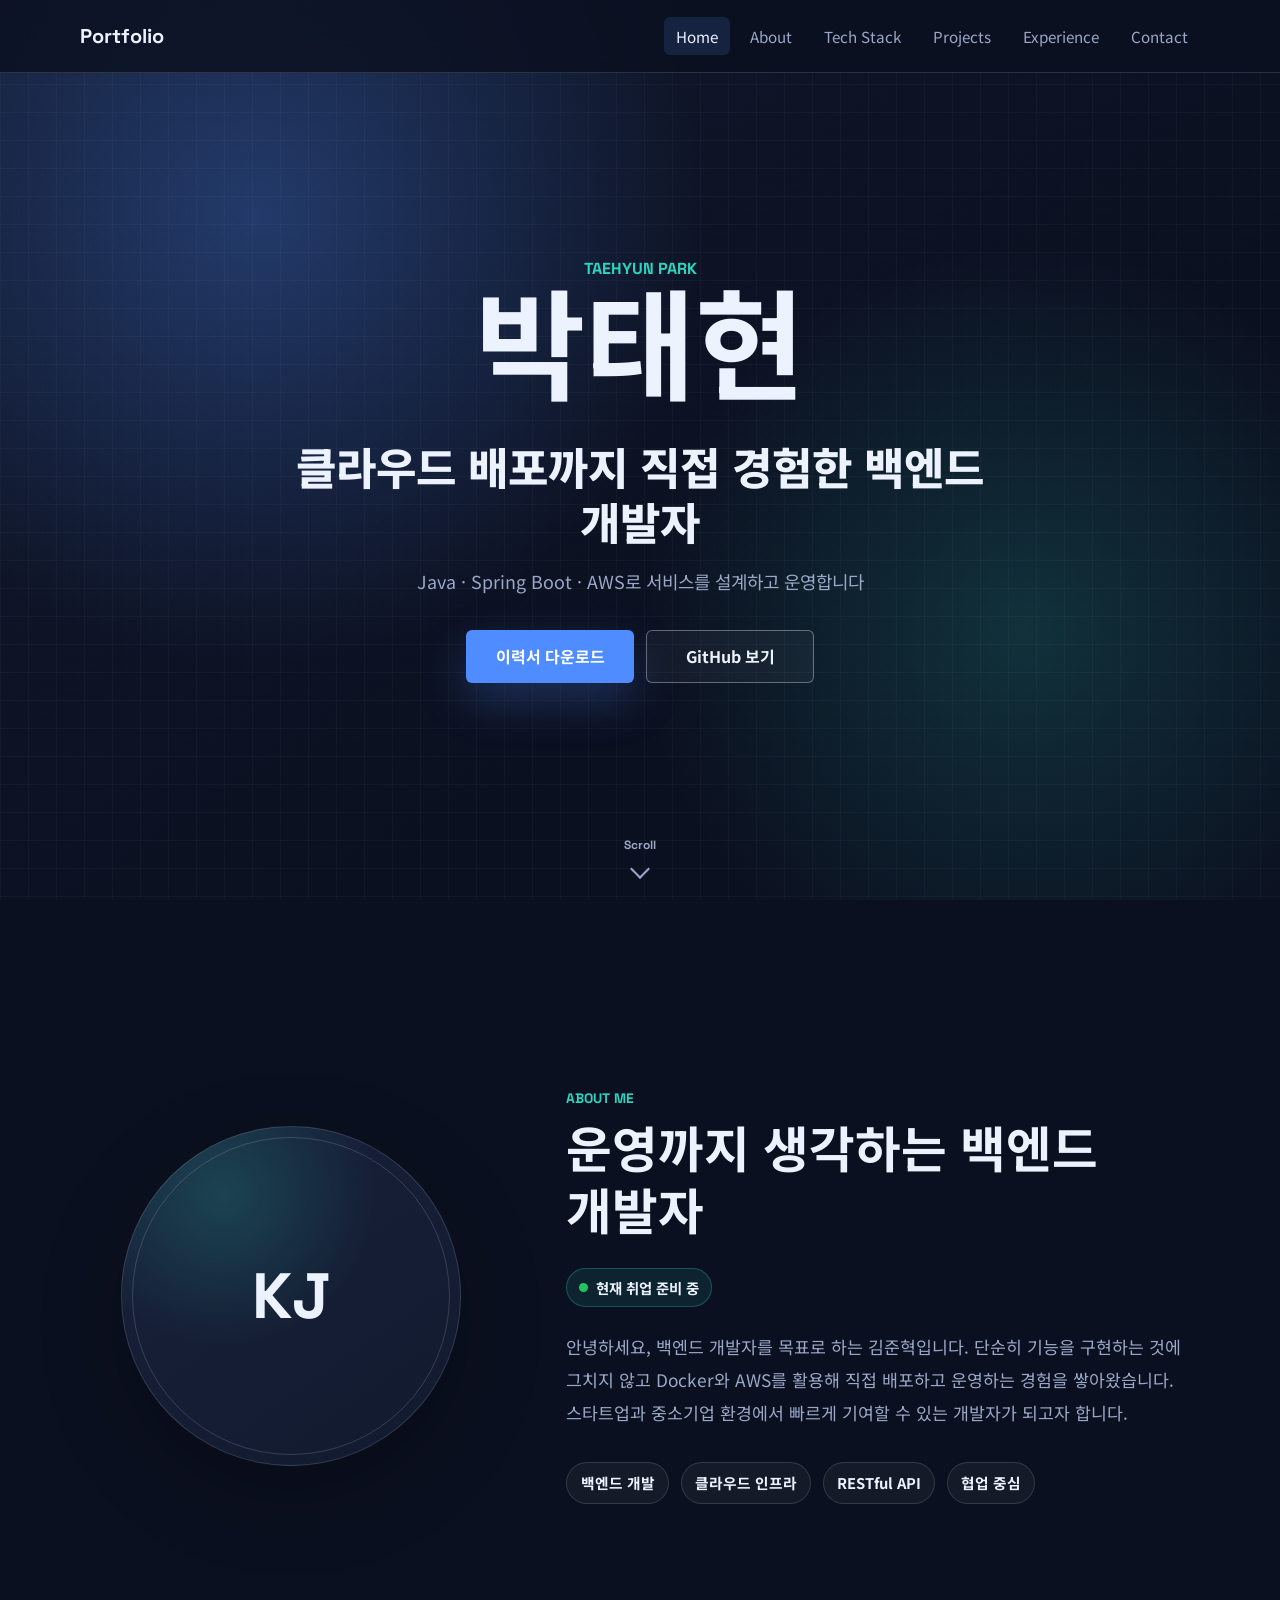
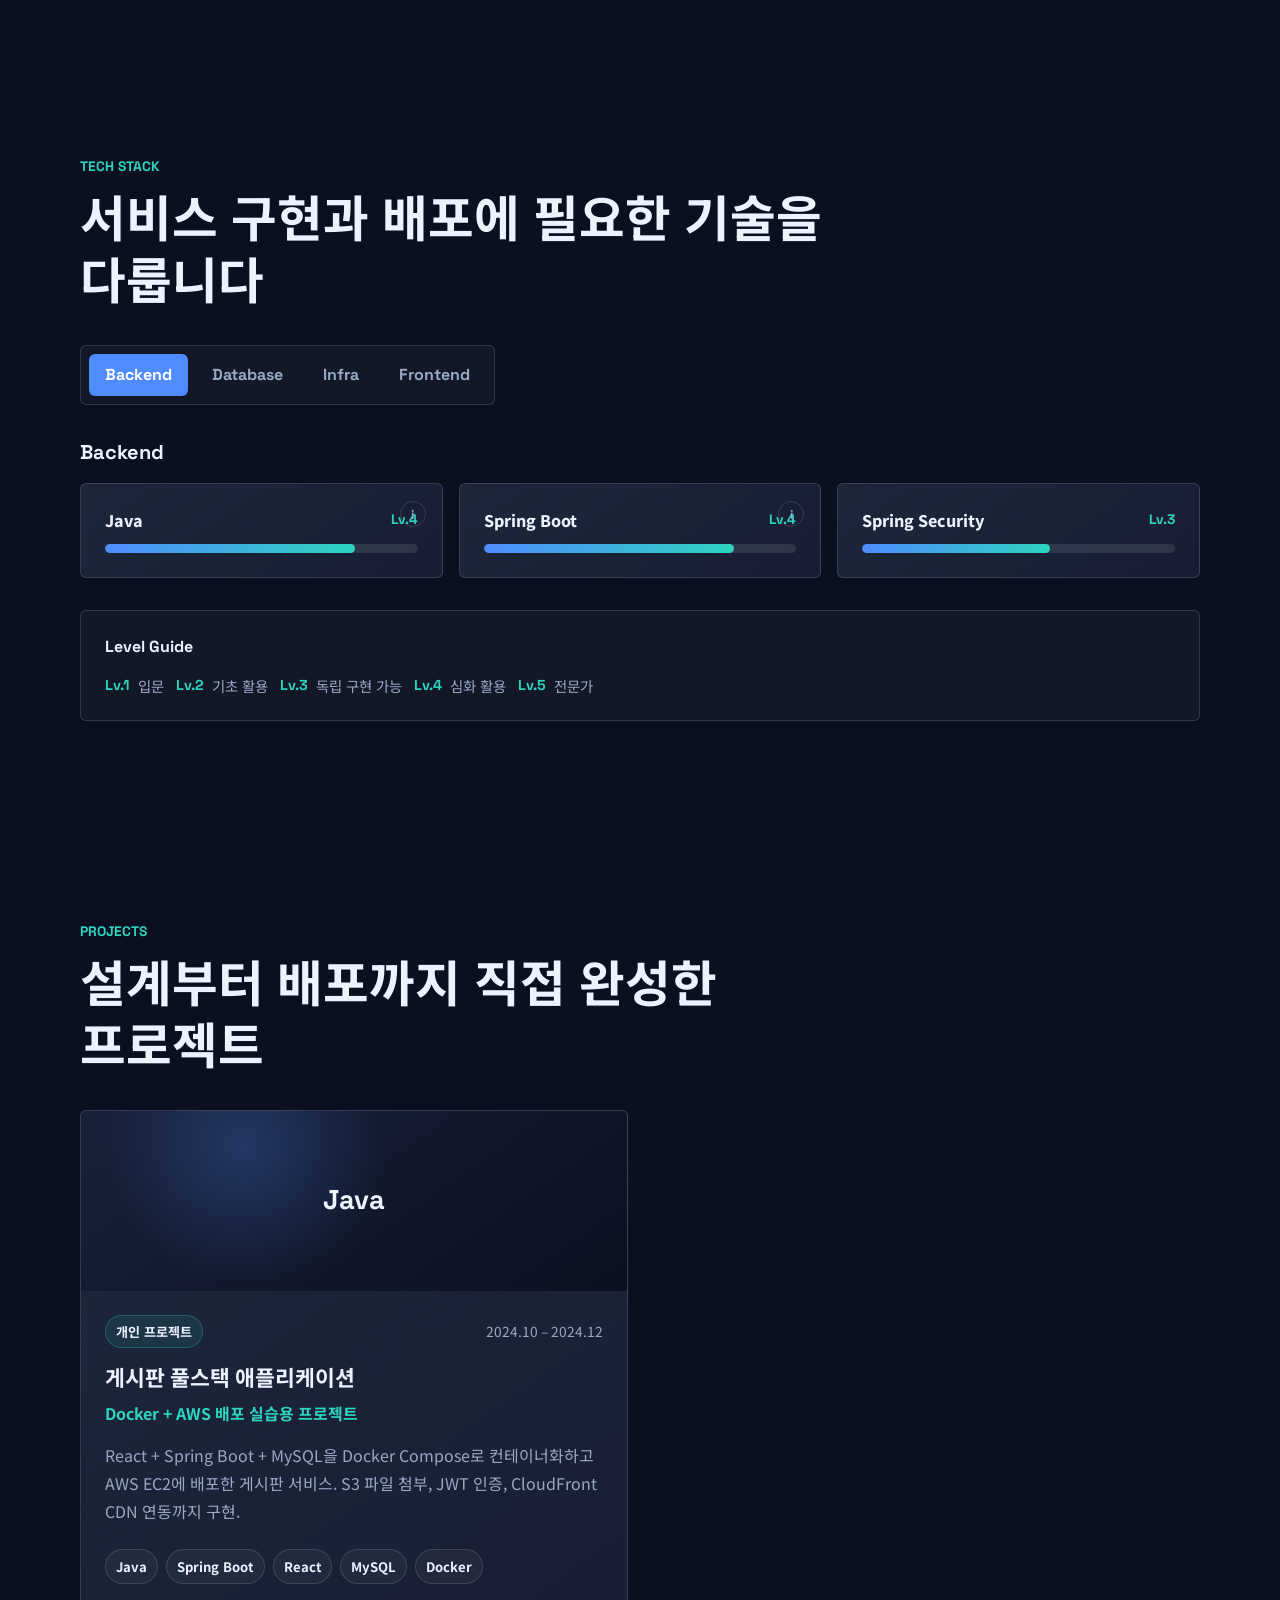
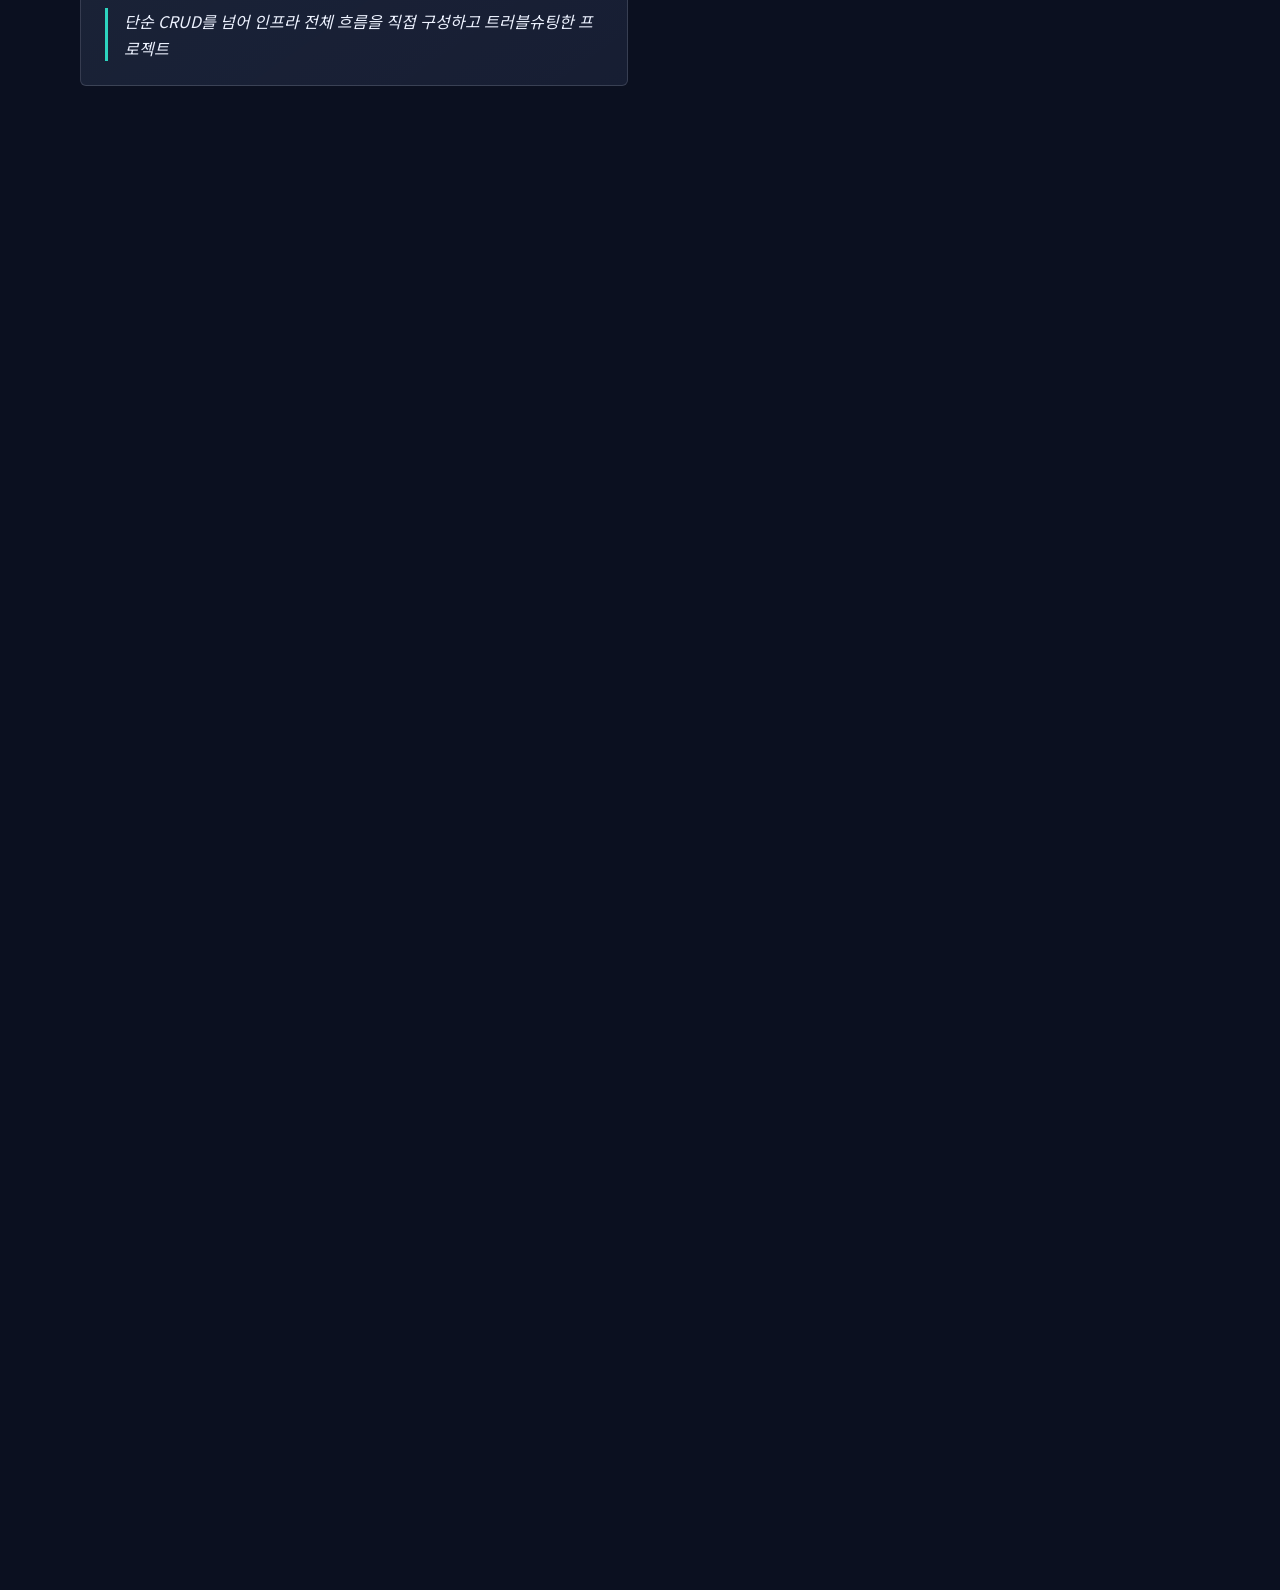
==== index.html @ 3103280a "d" ====
<!doctype html>
<html lang="ko">
  <head>
    <meta charset="UTF-8" />
    <meta name="viewport" content="width=device-width, initial-scale=1.0" />
    <meta
      name="description"
      content="프론트엔드 개발자 포트폴리오 원페이지 사이트입니다."
    />

    <!-- Open Graph: 링크 공유 시 표시될 기본 정보입니다. -->
    <meta property="og:type" content="website" />
    <meta property="og:title" content="Portfolio | One Page Website" />
    <meta
      property="og:description"
      content="프로필, 기술 스택, 프로젝트, 경력, 연락처를 담은 포트폴리오입니다."
    />
    <meta property="og:url" content="https://example.com" />
    <meta property="og:image" content="https://example.com/og-image.jpg" />

    <title>Portfolio | One Page Website</title>

    <!-- Google Fonts: 한글 본문용 Noto Sans KR, 영문 디스플레이용 Space Grotesk를 사용합니다. -->
    <link rel="preconnect" href="https://fonts.googleapis.com" />
    <link rel="preconnect" href="https://fonts.gstatic.com" crossorigin />
    <link
      href="https://fonts.googleapis.com/css2?family=Noto+Sans+KR:wght@400;500;700;900&family=Space+Grotesk:wght@500;600;700&display=swap"
      rel="stylesheet"
    />

    <!-- CSS는 초기화, 변수, 레이아웃 순서로 불러옵니다. -->
    <link rel="stylesheet" href="./css/reset.css" />
    <link rel="stylesheet" href="./css/variables.css" />
    <link rel="stylesheet" href="./css/layout.css" />
    <link rel="stylesheet" href="./css/components/hero.css" />
    <link rel="stylesheet" href="./css/components/about.css" />
    <link rel="stylesheet" href="./css/components/techstack.css" />
    <link rel="stylesheet" href="./css/components/projects.css" />

    <!-- JavaScript는 HTML 파싱 이후 실행되도록 defer 속성을 사용합니다. -->
    <script src="./js/renderer.js" defer></script>
    <script src="./js/ui.js" defer></script>
    <script src="./js/main.js" defer></script>
  </head>
  <body>
    <!-- 상단 고정 내비게이션: 각 섹션으로 이동하는 앵커 링크를 제공합니다. -->
    <header class="site-header">
      <nav class="site-nav" aria-label="주요 섹션">
        <a class="site-logo" href="#hero" aria-label="홈으로 이동">Portfolio</a>

        <button
          class="nav-toggle"
          type="button"
          aria-label="메뉴 열기"
          aria-expanded="false"
          aria-controls="primary-menu"
        >
          <span class="nav-toggle__line"></span>
          <span class="nav-toggle__line"></span>
          <span class="nav-toggle__line"></span>
        </button>

        <ul class="nav-list" id="primary-menu">
          <li><a class="nav-link" href="#hero">Home</a></li>
          <li><a class="nav-link" href="#about">About</a></li>
          <li><a class="nav-link" href="#tech-stack">Tech Stack</a></li>
          <li><a class="nav-link" href="#projects">Projects</a></li>
          <li><a class="nav-link" href="#experience">Experience</a></li>
          <li><a class="nav-link" href="#contact">Contact</a></li>
        </ul>
      </nav>
    </header>

    <main>
      <!-- 각 섹션은 renderer.js에서 데이터를 받아 채울 수 있도록 빈 껍데기만 둡니다. -->
      <section class="section section--hero" id="hero" data-animate></section>
      <section class="section" id="about" data-animate></section>
      <section class="section" id="tech-stack" data-animate></section>
      <section class="section" id="projects" data-animate></section>
      <section class="section" id="experience" data-animate></section>
      <section class="section" id="contact" data-animate></section>
    </main>
  </body>
</html>
---- css/variables.css ----
:root {
  /* 다크 테마 기반 색상 팔레트입니다. */
  --color-primary: #4f8cff;
  --color-accent: #2dd4bf;
  --color-background: #0b1020;
  --color-surface: #121a2f;
  --color-surface-elevated: #18213a;
  --color-text: #edf2ff;
  --color-text-muted: #9aa8c7;
  --color-border: rgba(237, 242, 255, 0.14);

  /* 폰트 변수: 본문은 Noto Sans KR, 제목/강조 영문은 Space Grotesk를 사용합니다. */
  --font-main: "Noto Sans KR", system-ui, -apple-system, BlinkMacSystemFont, "Segoe UI", sans-serif;
  --font-display: "Space Grotesk", "Noto Sans KR", system-ui, sans-serif;

  /* 공통 간격 변수입니다. 작은 요소부터 큰 섹션 여백까지 단계적으로 사용합니다. */
  --space-xs: 0.5rem;
  --space-sm: 0.75rem;
  --space-md: 1rem;
  --space-lg: 1.5rem;
  --space-xl: 2rem;
  --space-2xl: 4rem;

  /* 반응형 breakpoint 변수입니다. CSS 미디어 쿼리에서는 직접 값을 사용합니다. */
  --breakpoint-sm: 480px;
  --breakpoint-md: 768px;
  --breakpoint-lg: 1024px;
  --breakpoint-xl: 1280px;

  /* 레이아웃에서 반복 사용하는 크기입니다. */
  --container-width: 1120px;
  --header-height: 72px;
  --radius-sm: 6px;
  --transition-base: 180ms ease;
}
---- css/layout.css ----
body {
  background:
    radial-gradient(circle at top left, rgba(79, 140, 255, 0.18), transparent 34rem),
    var(--color-background);
  color: var(--color-text);
  font-family: var(--font-main);
}

/* 고정 헤더가 섹션 제목을 가리지 않도록 스크롤 기준 위치를 보정합니다. */
section {
  scroll-margin-top: calc(var(--header-height) + var(--space-xl));
}

.site-header {
  position: fixed;
  top: 0;
  left: 0;
  z-index: 100;
  width: 100%;
  border-bottom: 1px solid var(--color-border);
  background: rgba(11, 16, 32, 0.82);
  backdrop-filter: blur(16px);
}

.site-nav {
  display: flex;
  align-items: center;
  justify-content: space-between;
  width: min(100% - var(--space-xl), var(--container-width));
  min-height: var(--header-height);
  margin: 0 auto;
}

.site-logo {
  font-family: var(--font-display);
  font-size: 1.25rem;
  font-weight: 700;
  letter-spacing: 0;
}

.nav-toggle {
  display: inline-flex;
  flex-direction: column;
  justify-content: center;
  gap: 5px;
  width: 44px;
  height: 44px;
  color: var(--color-text);
}

.nav-toggle__line {
  display: block;
  width: 24px;
  height: 2px;
  margin: 0 auto;
  border-radius: 999px;
  background: currentColor;
  transition:
    transform var(--transition-base),
    opacity var(--transition-base);
}

.nav-toggle.is-open .nav-toggle__line:nth-child(1) {
  transform: translateY(7px) rotate(45deg);
}

.nav-toggle.is-open .nav-toggle__line:nth-child(2) {
  opacity: 0;
}

.nav-toggle.is-open .nav-toggle__line:nth-child(3) {
  transform: translateY(-7px) rotate(-45deg);
}

.nav-list {
  position: absolute;
  top: var(--header-height);
  right: var(--space-md);
  left: var(--space-md);
  display: none;
  flex-direction: column;
  gap: var(--space-xs);
  padding: var(--space-md);
  border: 1px solid var(--color-border);
  border-radius: var(--radius-sm);
  background: var(--color-surface);
}

.nav-list.is-open {
  display: flex;
}

.nav-link {
  display: block;
  padding: var(--space-sm) var(--space-md);
  border-radius: var(--radius-sm);
  color: var(--color-text-muted);
  font-size: 0.95rem;
  transition:
    background-color var(--transition-base),
    color var(--transition-base);
}

.nav-link:hover,
.nav-link:focus-visible,
.nav-link.is-active {
  background: rgba(79, 140, 255, 0.14);
  color: var(--color-text);
  outline: none;
}

.section {
  width: min(100% - var(--space-xl), var(--container-width));
  min-height: 72vh;
  margin: 0 auto;
  padding: calc(var(--header-height) + var(--space-2xl)) 0 var(--space-2xl);
}

.section--hero {
  display: grid;
  align-items: center;
  min-height: 100vh;
}

/* JavaScript가 data-animate 요소를 감지하면 자연스럽게 나타나도록 합니다. */
[data-animate] {
  transform: translateY(24px);
  opacity: 0;
  transition:
    transform 600ms ease,
    opacity 600ms ease;
}

[data-animate].is-visible {
  transform: translateY(0);
  opacity: 1;
}

/* 태블릿 이상에서는 메뉴를 항상 가로형으로 표시합니다. */
@media (min-width: 768px) {
  .nav-toggle {
    display: none;
  }

  .nav-list {
    position: static;
    display: flex;
    flex-direction: row;
    align-items: center;
    gap: var(--space-xs);
    padding: 0;
    border: 0;
    background: transparent;
  }

  .nav-link {
    padding: var(--space-xs) var(--space-sm);
  }

  .section {
    padding-top: calc(var(--header-height) + var(--space-2xl));
  }
}

@media (min-width: 1024px) {
  .section {
    min-height: 80vh;
  }
}
---- css/components/hero.css ----
/* Hero 섹션 전체를 첫 화면 높이에 맞추고 중앙 정렬합니다. */
.section--hero {
  position: relative;
  display: grid;
  place-items: center;
  width: 100%;
  max-width: none;
  min-height: 100vh;
  overflow: hidden;
  padding: calc(var(--header-height) + var(--space-xl)) var(--space-md) var(--space-2xl);
  isolation: isolate;
}

/* 배경색 위에 은은한 그라디언트와 노이즈 느낌의 패턴을 겹칩니다. */
.hero__background {
  position: absolute;
  inset: 0;
  z-index: -2;
  background:
    linear-gradient(rgba(237, 242, 255, 0.026) 1px, transparent 1px),
    linear-gradient(90deg, rgba(237, 242, 255, 0.026) 1px, transparent 1px),
    radial-gradient(circle at 20% 24%, rgba(79, 140, 255, 0.3), transparent 28rem),
    radial-gradient(circle at 80% 70%, rgba(45, 212, 191, 0.17), transparent 24rem),
    linear-gradient(145deg, rgba(18, 26, 47, 0.92), var(--color-background) 64%);
  background-size:
    28px 28px,
    28px 28px,
    auto,
    auto,
    auto;
}

.hero__background::after {
  position: absolute;
  inset: 0;
  content: "";
  background-image:
    radial-gradient(circle, rgba(255, 255, 255, 0.09) 0 1px, transparent 1px);
  background-size: 12px 12px;
  opacity: 0.16;
  mask-image: linear-gradient(to bottom, transparent, #000 20%, #000 80%, transparent);
}

.hero__content {
  width: min(100%, var(--container-width));
  margin: 0 auto;
  text-align: center;
}

.hero__name-en {
  margin-bottom: var(--space-sm);
  color: var(--color-accent);
  font-family: var(--font-display);
  font-size: 0.88rem;
  font-weight: 700;
  letter-spacing: 0;
  text-transform: uppercase;
}

.hero__name {
  color: var(--color-text);
  font-family: var(--font-display);
  font-size: 3.25rem;
  font-weight: 700;
  line-height: 0.95;
  letter-spacing: 0;
}

.hero__tagline {
  max-width: 760px;
  margin: var(--space-xl) auto 0;
  color: var(--color-text);
  font-size: 1.35rem;
  font-weight: 800;
  line-height: 1.25;
  word-break: keep-all;
}

.hero__sub-tagline {
  max-width: 680px;
  margin: var(--space-md) auto 0;
  color: var(--color-text-muted);
  font-size: 1rem;
  line-height: 1.8;
  word-break: keep-all;
}

.hero__actions {
  display: flex;
  flex-direction: column;
  align-items: stretch;
  justify-content: center;
  gap: var(--space-sm);
  width: min(100%, 340px);
  margin: var(--space-xl) auto 0;
}

.hero__button {
  display: inline-flex;
  align-items: center;
  justify-content: center;
  min-height: 48px;
  padding: 0.85rem 1.2rem;
  border: 1px solid transparent;
  border-radius: var(--radius-sm);
  font-weight: 700;
  transition:
    transform var(--transition-base),
    border-color var(--transition-base),
    background-color var(--transition-base),
    color var(--transition-base);
}

.hero__button:hover,
.hero__button:focus-visible {
  transform: translateY(-2px);
  outline: none;
}

.hero__button--primary {
  background: var(--color-primary);
  color: #ffffff;
  box-shadow: 0 18px 45px rgba(79, 140, 255, 0.25);
}

.hero__button--primary:hover,
.hero__button--primary:focus-visible {
  background: #6fa1ff;
}

.hero__button--secondary {
  border-color: rgba(237, 242, 255, 0.36);
  color: var(--color-text);
  background: rgba(237, 242, 255, 0.04);
}

.hero__button--secondary:hover,
.hero__button--secondary:focus-visible {
  border-color: var(--color-accent);
  background: rgba(45, 212, 191, 0.1);
}

.hero__scroll {
  position: absolute;
  bottom: var(--space-lg);
  left: 50%;
  display: inline-flex;
  flex-direction: column;
  align-items: center;
  gap: var(--space-xs);
  color: var(--color-text-muted);
  font-family: var(--font-display);
  font-size: 0.75rem;
  font-weight: 700;
  transform: translateX(-50%);
}

.hero__scroll-arrow {
  width: 14px;
  height: 14px;
  border-right: 2px solid currentColor;
  border-bottom: 2px solid currentColor;
  transform: rotate(45deg);
  animation: hero-bounce 1.4s ease-in-out infinite;
}

@keyframes hero-bounce {
  0%,
  100% {
    transform: translateY(0) rotate(45deg);
  }

  50% {
    transform: translateY(8px) rotate(45deg);
  }
}

/* 움직임 감소 설정을 사용하는 사용자에게는 반복 애니메이션을 제거합니다. */
@media (prefers-reduced-motion: reduce) {
  .hero__scroll-arrow {
    animation: none;
  }
}

@media (min-width: 768px) {
  .section--hero {
    padding-right: var(--space-xl);
    padding-left: var(--space-xl);
  }

  .hero__name-en {
    font-size: 1rem;
  }

  .hero__name {
    font-size: 5rem;
  }

  .hero__tagline {
    font-size: 2.1rem;
  }

  .hero__sub-tagline {
    font-size: 1.12rem;
  }

  .hero__actions {
    flex-direction: row;
    align-items: center;
    width: auto;
  }

  .hero__button {
    min-width: 168px;
  }
}

@media (min-width: 1024px) {
  .hero__name {
    font-size: 7.5rem;
  }

  .hero__tagline {
    font-size: 2.75rem;
  }
}
---- css/components/about.css ----
/* About 섹션은 모바일에서 1컬럼, 넓은 화면에서 2컬럼으로 전환됩니다. */
#about {
  display: grid;
  align-items: center;
}

.about__inner {
  display: grid;
  grid-template-columns: 1fr;
  gap: var(--space-xl);
  align-items: center;
}

.about__media {
  display: flex;
  justify-content: center;
}

/* 프로필 이미지는 원형으로 고정하고, 이미지가 없을 때 이니셜을 보여 줍니다. */
.about__profile {
  position: relative;
  display: grid;
  place-items: center;
  width: 220px;
  aspect-ratio: 1;
  overflow: hidden;
  border: 1px solid var(--color-border);
  border-radius: 50%;
  background:
    radial-gradient(circle at 30% 20%, rgba(45, 212, 191, 0.2), transparent 42%),
    linear-gradient(145deg, var(--color-surface-elevated), var(--color-surface));
  box-shadow: 0 28px 80px rgba(0, 0, 0, 0.26);
}

.about__profile::before {
  position: absolute;
  inset: 10px;
  content: "";
  border: 1px solid rgba(237, 242, 255, 0.16);
  border-radius: 50%;
}

.about__profile-image {
  position: relative;
  z-index: 2;
  width: 100%;
  height: 100%;
  object-fit: cover;
}

.about__profile-fallback {
  position: absolute;
  z-index: 1;
  color: var(--color-text);
  font-family: var(--font-display);
  font-size: 4rem;
  font-weight: 700;
  letter-spacing: 0;
}

.about__profile.is-fallback .about__profile-image {
  display: none;
}

.about__content {
  display: flex;
  flex-direction: column;
  align-items: flex-start;
}

.about__eyebrow {
  margin-bottom: var(--space-sm);
  color: var(--color-accent);
  font-family: var(--font-display);
  font-size: 0.86rem;
  font-weight: 700;
  letter-spacing: 0;
  text-transform: uppercase;
}

.about__title {
  color: var(--color-text);
  font-family: var(--font-display);
  font-size: 2rem;
  font-weight: 700;
  line-height: 1.25;
  letter-spacing: 0;
  word-break: keep-all;
}

.about__availability {
  display: inline-flex;
  align-items: center;
  gap: var(--space-xs);
  margin-top: var(--space-lg);
  padding: 0.48rem 0.72rem;
  border: 1px solid rgba(45, 212, 191, 0.28);
  border-radius: 999px;
  background: rgba(45, 212, 191, 0.1);
  color: var(--color-text);
  font-size: 0.9rem;
  font-weight: 700;
}

.about__availability-dot {
  width: 0.58rem;
  height: 0.58rem;
  border-radius: 50%;
  background: #22c55e;
  box-shadow: 0 0 0 0 rgba(34, 197, 94, 0.55);
  animation: about-pulse 1.7s ease-out infinite;
}

.about__summary {
  max-width: 720px;
  margin-top: var(--space-lg);
  color: var(--color-text-muted);
  font-size: 1rem;
  line-height: 1.9;
  word-break: keep-all;
}

.about__keywords {
  display: flex;
  flex-wrap: wrap;
  gap: var(--space-sm);
  margin-top: var(--space-xl);
}

.about__keyword {
  padding: 0.58rem 0.82rem;
  border: 1px solid var(--color-border);
  border-radius: 999px;
  background: rgba(237, 242, 255, 0.045);
  color: var(--color-text);
  font-size: 0.92rem;
  font-weight: 700;
}

@keyframes about-pulse {
  0% {
    box-shadow: 0 0 0 0 rgba(34, 197, 94, 0.55);
  }

  70% {
    box-shadow: 0 0 0 10px rgba(34, 197, 94, 0);
  }

  100% {
    box-shadow: 0 0 0 0 rgba(34, 197, 94, 0);
  }
}

/* 움직임 감소 설정을 사용하는 사용자에게는 pulse 애니메이션을 제거합니다. */
@media (prefers-reduced-motion: reduce) {
  .about__availability-dot {
    animation: none;
  }
}

@media (min-width: 768px) {
  .about__inner {
    grid-template-columns: minmax(240px, 0.8fr) minmax(0, 1.2fr);
    gap: var(--space-2xl);
  }

  .about__profile {
    width: 280px;
  }

  .about__title {
    font-size: 2.6rem;
  }

  .about__summary {
    font-size: 1.08rem;
  }
}

@media (min-width: 1024px) {
  .about__profile {
    width: 340px;
  }

  .about__title {
    font-size: 3.1rem;
  }
}
---- css/components/techstack.css ----
/* Tech Stack 섹션은 탭과 카드 목록을 중심으로 구성합니다. */
#tech-stack {
  display: grid;
  align-items: center;
}

.tech-stack__inner {
  width: 100%;
}

.tech-stack__header {
  max-width: 760px;
}

.tech-stack__eyebrow {
  margin-bottom: var(--space-sm);
  color: var(--color-accent);
  font-family: var(--font-display);
  font-size: 0.86rem;
  font-weight: 700;
  letter-spacing: 0;
  text-transform: uppercase;
}

.tech-stack__title {
  color: var(--color-text);
  font-family: var(--font-display);
  font-size: 2rem;
  font-weight: 700;
  line-height: 1.25;
  letter-spacing: 0;
  word-break: keep-all;
}

.tech-stack__tabs {
  display: flex;
  gap: var(--space-xs);
  width: 100%;
  margin-top: var(--space-xl);
  padding: var(--space-xs);
  overflow-x: auto;
  border: 1px solid var(--color-border);
  border-radius: var(--radius-sm);
  background: rgba(237, 242, 255, 0.035);
}

.tech-stack__tab {
  flex: 0 0 auto;
  min-height: 42px;
  padding: 0 var(--space-md);
  border-radius: var(--radius-sm);
  color: var(--color-text-muted);
  font-family: var(--font-display);
  font-weight: 700;
  transition:
    background-color var(--transition-base),
    color var(--transition-base);
}

.tech-stack__tab:hover,
.tech-stack__tab:focus-visible,
.tech-stack__tab.is-active {
  background: var(--color-primary);
  color: #ffffff;
  outline: none;
}

.tech-stack__panels {
  margin-top: var(--space-xl);
}

.tech-stack__panel[hidden] {
  display: none;
}

.tech-stack__category-title {
  margin-bottom: var(--space-md);
  color: var(--color-text);
  font-family: var(--font-display);
  font-size: 1.25rem;
  font-weight: 700;
  letter-spacing: 0;
}

.tech-stack__list {
  display: grid;
  grid-template-columns: 1fr;
  gap: var(--space-md);
}

.tech-stack__item {
  position: relative;
  display: grid;
  gap: var(--space-sm);
  padding: var(--space-lg);
  border: 1px solid var(--color-border);
  border-radius: var(--radius-sm);
  background:
    linear-gradient(145deg, rgba(237, 242, 255, 0.055), rgba(237, 242, 255, 0.02)),
    var(--color-surface);
}

.tech-stack__item-header {
  display: flex;
  align-items: center;
  justify-content: space-between;
  gap: var(--space-md);
}

.tech-stack__name {
  color: var(--color-text);
  font-weight: 800;
}

.tech-stack__level {
  flex: 0 0 auto;
  color: var(--color-accent);
  font-family: var(--font-display);
  font-size: 0.86rem;
  font-weight: 700;
}

.tech-stack__progress {
  width: 100%;
  height: 9px;
  overflow: hidden;
  border-radius: 999px;
  background: rgba(237, 242, 255, 0.1);
}

.tech-stack__progress-fill {
  display: block;
  width: 0;
  height: 100%;
  border-radius: inherit;
  background: linear-gradient(90deg, var(--color-primary), var(--color-accent));
  transition: width 900ms cubic-bezier(0.22, 1, 0.36, 1);
}

.tech-stack__note {
  position: absolute;
  top: var(--space-md);
  right: var(--space-md);
}

.tech-stack__note-button {
  display: inline-grid;
  place-items: center;
  width: 26px;
  height: 26px;
  border: 1px solid var(--color-border);
  border-radius: 50%;
  color: var(--color-text-muted);
  font-family: var(--font-display);
  font-size: 0.8rem;
  font-weight: 700;
  transition:
    border-color var(--transition-base),
    color var(--transition-base),
    background-color var(--transition-base);
}

.tech-stack__note-button:hover,
.tech-stack__note-button:focus-visible {
  border-color: var(--color-accent);
  background: rgba(45, 212, 191, 0.1);
  color: var(--color-text);
  outline: none;
}

.tech-stack__tooltip {
  position: absolute;
  right: 0;
  bottom: calc(100% + var(--space-xs));
  z-index: 4;
  width: max-content;
  max-width: 240px;
  padding: var(--space-sm) var(--space-md);
  border: 1px solid var(--color-border);
  border-radius: var(--radius-sm);
  background: var(--color-surface-elevated);
  color: var(--color-text);
  font-size: 0.86rem;
  line-height: 1.5;
  opacity: 0;
  pointer-events: none;
  transform: translateY(6px);
  transition:
    opacity var(--transition-base),
    transform var(--transition-base);
}

.tech-stack__note:hover .tech-stack__tooltip,
.tech-stack__note:focus-within .tech-stack__tooltip {
  opacity: 1;
  transform: translateY(0);
}

.tech-stack__guide {
  margin-top: var(--space-xl);
  padding: var(--space-lg);
  border: 1px solid var(--color-border);
  border-radius: var(--radius-sm);
  background: rgba(237, 242, 255, 0.035);
}

.tech-stack__guide-title {
  margin-bottom: var(--space-md);
  color: var(--color-text);
  font-family: var(--font-display);
  font-size: 1rem;
  font-weight: 700;
  letter-spacing: 0;
}

.tech-stack__guide-list {
  display: flex;
  flex-wrap: wrap;
  gap: var(--space-sm);
}

.tech-stack__guide-item {
  display: inline-flex;
  align-items: center;
  gap: var(--space-xs);
  color: var(--color-text-muted);
  font-size: 0.9rem;
}

.tech-stack__guide-level {
  color: var(--color-accent);
  font-family: var(--font-display);
  font-weight: 700;
}

@media (min-width: 768px) {
  .tech-stack__title {
    font-size: 2.6rem;
  }

  .tech-stack__list {
    grid-template-columns: repeat(2, minmax(0, 1fr));
  }
}

@media (min-width: 1024px) {
  .tech-stack__title {
    font-size: 3.1rem;
  }

  .tech-stack__tabs {
    width: fit-content;
  }

  .tech-stack__list {
    grid-template-columns: repeat(3, minmax(0, 1fr));
  }
}
---- css/components/projects.css ----
/* Projects 섹션은 카드 그리드와 상세 모달로 구성합니다. */
#projects {
  display: grid;
  align-items: center;
}

.projects__inner {
  width: 100%;
}

.projects__header {
  max-width: 760px;
}

.projects__eyebrow {
  margin-bottom: var(--space-sm);
  color: var(--color-accent);
  font-family: var(--font-display);
  font-size: 0.86rem;
  font-weight: 700;
  letter-spacing: 0;
  text-transform: uppercase;
}

.projects__title {
  color: var(--color-text);
  font-family: var(--font-display);
  font-size: 2rem;
  font-weight: 700;
  line-height: 1.25;
  letter-spacing: 0;
  word-break: keep-all;
}

.projects__grid {
  display: grid;
  grid-template-columns: 1fr;
  gap: var(--space-lg);
  margin-top: var(--space-xl);
}

.projects__card {
  overflow: hidden;
  border: 1px solid var(--color-border);
  border-radius: var(--radius-sm);
  background:
    linear-gradient(145deg, rgba(237, 242, 255, 0.055), rgba(237, 242, 255, 0.02)),
    var(--color-surface);
  cursor: pointer;
  transition:
    transform var(--transition-base),
    border-color var(--transition-base),
    box-shadow var(--transition-base);
}

.projects__card:hover,
.projects__card:focus-visible {
  border-color: rgba(45, 212, 191, 0.45);
  box-shadow: 0 24px 70px rgba(0, 0, 0, 0.24);
  transform: translateY(-4px);
  outline: none;
}

.projects__thumbnail,
.projects__modal-thumbnail {
  position: relative;
  display: grid;
  place-items: center;
  min-height: 180px;
  overflow: hidden;
  background:
    radial-gradient(circle at 30% 20%, rgba(79, 140, 255, 0.24), transparent 34%),
    linear-gradient(145deg, var(--color-surface-elevated), var(--color-background));
}

.projects__thumbnail-image,
.projects__modal-thumbnail img {
  position: absolute;
  inset: 0;
  z-index: 2;
  width: 100%;
  height: 100%;
  object-fit: cover;
}

.projects__thumbnail-fallback,
.projects__modal-thumbnail span {
  color: var(--color-text);
  font-family: var(--font-display);
  font-size: 1.7rem;
  font-weight: 700;
  letter-spacing: 0;
}

.projects__thumbnail.is-fallback .projects__thumbnail-image {
  display: none;
}

.projects__card-body {
  padding: var(--space-lg);
}

.projects__card-topline {
  display: flex;
  flex-wrap: wrap;
  align-items: center;
  justify-content: space-between;
  gap: var(--space-sm);
  margin-bottom: var(--space-md);
}

.projects__badge {
  padding: 0.36rem 0.62rem;
  border: 1px solid rgba(45, 212, 191, 0.28);
  border-radius: 999px;
  background: rgba(45, 212, 191, 0.1);
  color: var(--color-text);
  font-size: 0.82rem;
  font-weight: 700;
}

.projects__period {
  color: var(--color-text-muted);
  font-size: 0.86rem;
}

.projects__card-title {
  color: var(--color-text);
  font-family: var(--font-display);
  font-size: 1.35rem;
  font-weight: 700;
  line-height: 1.35;
  letter-spacing: 0;
}

.projects__card-subtitle {
  margin-top: var(--space-xs);
  color: var(--color-accent);
  font-weight: 700;
}

.projects__card-description {
  margin-top: var(--space-md);
  color: var(--color-text-muted);
  line-height: 1.75;
  word-break: keep-all;
}

.projects__tags,
.projects__modal-tags {
  display: flex;
  flex-wrap: wrap;
  gap: var(--space-xs);
  margin-top: var(--space-lg);
}

.projects__tags li,
.projects__modal-tags li {
  padding: 0.42rem 0.62rem;
  border: 1px solid var(--color-border);
  border-radius: 999px;
  background: rgba(237, 242, 255, 0.045);
  color: var(--color-text);
  font-size: 0.82rem;
  font-weight: 700;
}

.projects__highlight {
  margin-top: var(--space-lg);
  padding-left: var(--space-md);
  border-left: 3px solid var(--color-accent);
  color: var(--color-text);
  font-style: italic;
  line-height: 1.65;
}

body.is-modal-open {
  overflow: hidden;
}

.projects__modal {
  position: fixed;
  inset: 0;
  z-index: 300;
  display: none;
  align-items: center;
  justify-content: center;
  padding: var(--space-md);
  background: rgba(0, 0, 0, 0.72);
}

.projects__modal.is-open {
  display: flex;
}

.projects__modal-backdrop {
  position: absolute;
  inset: 0;
  width: 100%;
  height: 100%;
  cursor: default;
}

.projects__modal-dialog {
  position: relative;
  z-index: 1;
  width: min(100%, 920px);
  max-height: min(86vh, 900px);
  overflow: auto;
  border: 1px solid var(--color-border);
  border-radius: var(--radius-sm);
  background: var(--color-surface);
  box-shadow: 0 30px 90px rgba(0, 0, 0, 0.38);
}

.projects__modal-close {
  position: sticky;
  top: var(--space-md);
  left: calc(100% - 48px);
  z-index: 5;
  display: grid;
  place-items: center;
  width: 40px;
  height: 40px;
  margin: var(--space-md) var(--space-md) calc(var(--space-md) * -1) auto;
  border: 1px solid var(--color-border);
  border-radius: 50%;
  background: rgba(11, 16, 32, 0.86);
  color: var(--color-text);
  font-size: 1.6rem;
  line-height: 1;
}

.projects__modal-close:hover,
.projects__modal-close:focus-visible {
  border-color: var(--color-accent);
  outline: none;
}

.projects__modal-body {
  padding: 0 var(--space-lg) var(--space-lg);
}

.projects__modal-thumbnail {
  min-height: 220px;
  margin: 0 calc(var(--space-lg) * -1) var(--space-lg);
}

.projects__modal-thumbnail.is-hidden,
.projects__architecture.is-hidden {
  display: none;
}

.projects__modal-thumbnail.is-fallback img {
  display: none;
}

.projects__modal-subtitle {
  color: var(--color-accent);
  font-weight: 700;
}

.projects__modal-title {
  margin-top: var(--space-xs);
  color: var(--color-text);
  font-family: var(--font-display);
  font-size: 1.9rem;
  font-weight: 700;
  line-height: 1.25;
  letter-spacing: 0;
}

.projects__modal-meta {
  display: grid;
  grid-template-columns: 1fr;
  gap: var(--space-sm);
  margin-top: var(--space-lg);
}

.projects__modal-meta div {
  padding: var(--space-md);
  border: 1px solid var(--color-border);
  border-radius: var(--radius-sm);
  background: rgba(237, 242, 255, 0.035);
}

.projects__modal-meta dt {
  color: var(--color-text-muted);
  font-size: 0.82rem;
  font-weight: 700;
}

.projects__modal-meta dd {
  margin-top: var(--space-xs);
  color: var(--color-text);
  font-weight: 700;
}

.projects__modal-description {
  margin-top: var(--space-lg);
  color: var(--color-text-muted);
  line-height: 1.85;
  word-break: keep-all;
}

.projects__modal-section {
  margin-top: var(--space-xl);
}

.projects__modal-section h4 {
  margin-bottom: var(--space-md);
  color: var(--color-text);
  font-family: var(--font-display);
  font-size: 1.05rem;
  font-weight: 700;
  letter-spacing: 0;
}

.projects__feature-list {
  display: grid;
  gap: var(--space-sm);
}

.projects__feature-list li {
  position: relative;
  padding-left: var(--space-lg);
  color: var(--color-text-muted);
  line-height: 1.7;
}

.projects__feature-list li::before {
  position: absolute;
  top: 0.72em;
  left: 0;
  width: 0.45rem;
  height: 0.45rem;
  content: "";
  border-radius: 50%;
  background: var(--color-accent);
}

.projects__architecture img {
  width: 100%;
  border: 1px solid var(--color-border);
  border-radius: var(--radius-sm);
  background: var(--color-surface-elevated);
}

.projects__modal-links {
  display: flex;
  flex-wrap: wrap;
  gap: var(--space-sm);
  margin-top: var(--space-xl);
}

.projects__modal-link {
  display: inline-flex;
  align-items: center;
  justify-content: center;
  min-height: 44px;
  padding: 0.75rem 1rem;
  border: 1px solid var(--color-border);
  border-radius: var(--radius-sm);
  color: var(--color-text);
  font-weight: 700;
  transition:
    background-color var(--transition-base),
    border-color var(--transition-base),
    transform var(--transition-base);
}

.projects__modal-link:hover,
.projects__modal-link:focus-visible {
  border-color: var(--color-accent);
  background: rgba(45, 212, 191, 0.1);
  transform: translateY(-2px);
  outline: none;
}

.projects__modal-link--liveUrl {
  border-color: transparent;
  background: var(--color-primary);
  color: #ffffff;
}

@media (min-width: 768px) {
  .projects__title {
    font-size: 2.6rem;
  }

  .projects__grid {
    grid-template-columns: repeat(2, minmax(0, 1fr));
  }

  .projects__modal-meta {
    grid-template-columns: repeat(2, minmax(0, 1fr));
  }

  .projects__modal-body {
    padding-right: var(--space-xl);
    padding-bottom: var(--space-xl);
    padding-left: var(--space-xl);
  }

  .projects__modal-thumbnail {
    min-height: 300px;
    margin-right: calc(var(--space-xl) * -1);
    margin-left: calc(var(--space-xl) * -1);
  }
}

@media (min-width: 1024px) {
  .projects__title {
    font-size: 3.1rem;
  }
}
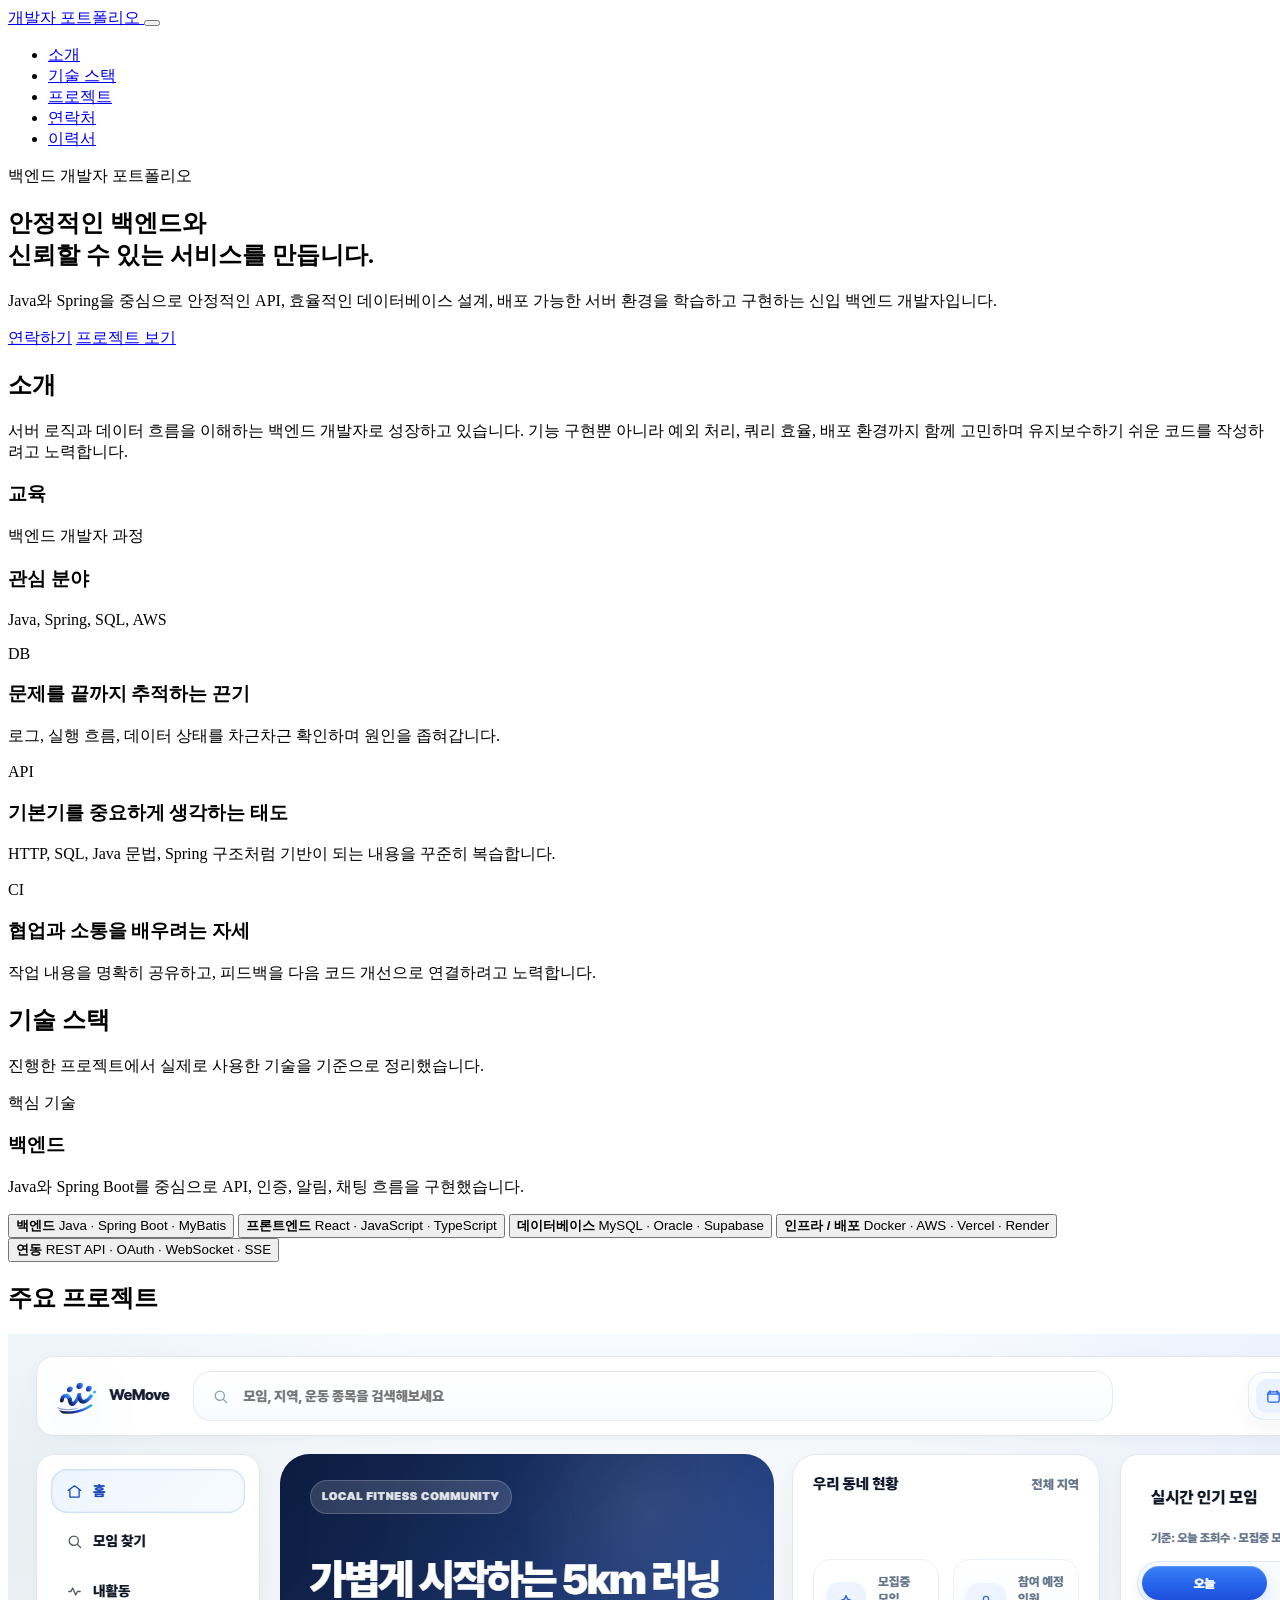
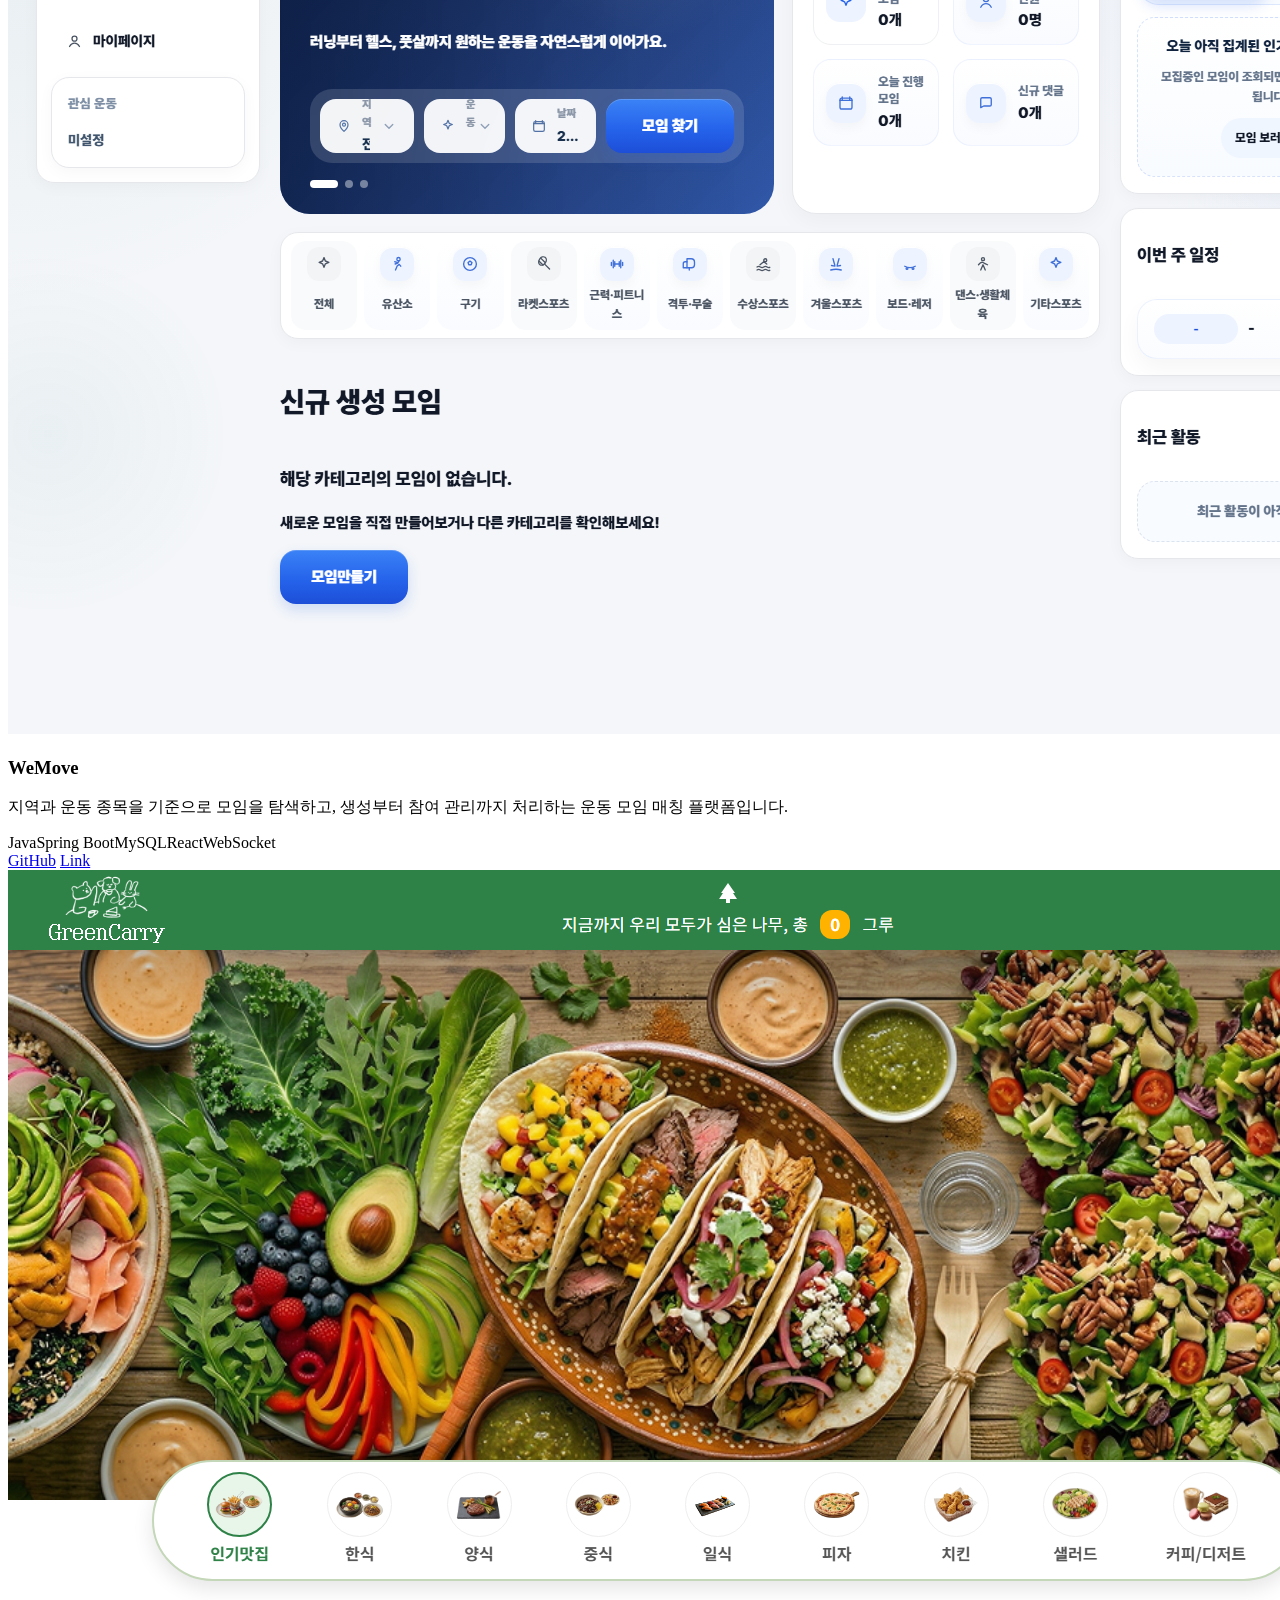
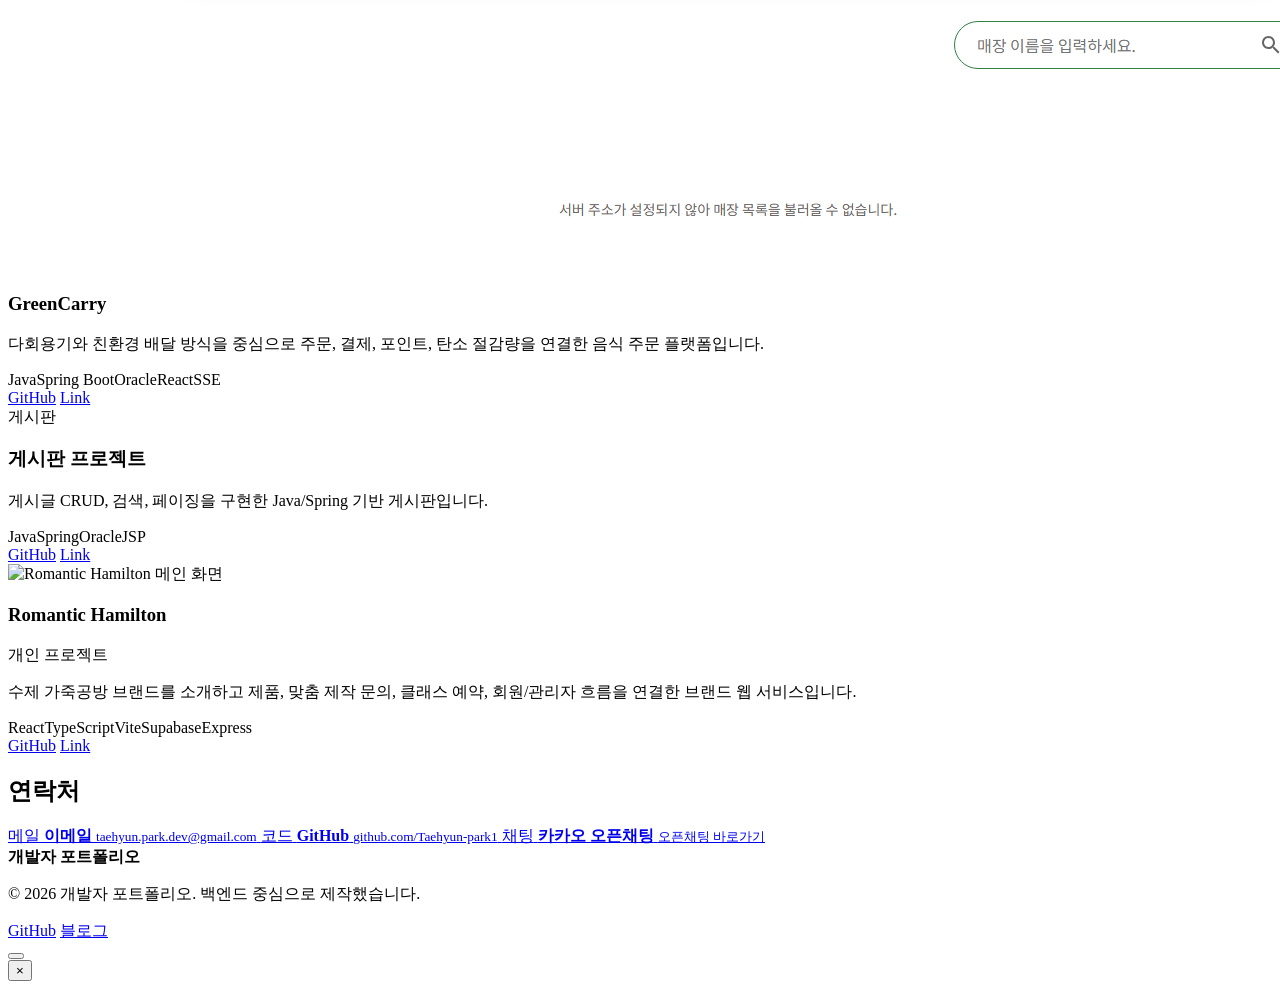
==== commit 98c4f95b: "Add files via upload" ====
--- a/index.html
+++ b/index.html
@@ -3,82 +3,448 @@
   <head>
     <meta charset="UTF-8" />
     <meta name="viewport" content="width=device-width, initial-scale=1.0" />
-    <meta
-      name="description"
-      content="프론트엔드 개발자 포트폴리오 원페이지 사이트입니다."
-    />
-
-    <!-- Open Graph: 링크 공유 시 표시될 기본 정보입니다. -->
-    <meta property="og:type" content="website" />
-    <meta property="og:title" content="Portfolio | One Page Website" />
-    <meta
-      property="og:description"
-      content="프로필, 기술 스택, 프로젝트, 경력, 연락처를 담은 포트폴리오입니다."
-    />
-    <meta property="og:url" content="https://example.com" />
-    <meta property="og:image" content="https://example.com/og-image.jpg" />
-
-    <title>Portfolio | One Page Website</title>
-
-    <!-- Google Fonts: 한글 본문용 Noto Sans KR, 영문 디스플레이용 Space Grotesk를 사용합니다. -->
-    <link rel="preconnect" href="https://fonts.googleapis.com" />
-    <link rel="preconnect" href="https://fonts.gstatic.com" crossorigin />
-    <link
-      href="https://fonts.googleapis.com/css2?family=Noto+Sans+KR:wght@400;500;700;900&family=Space+Grotesk:wght@500;600;700&display=swap"
-      rel="stylesheet"
-    />
-
-    <!-- CSS는 초기화, 변수, 레이아웃 순서로 불러옵니다. -->
-    <link rel="stylesheet" href="./css/reset.css" />
-    <link rel="stylesheet" href="./css/variables.css" />
-    <link rel="stylesheet" href="./css/layout.css" />
-    <link rel="stylesheet" href="./css/components/hero.css" />
-    <link rel="stylesheet" href="./css/components/about.css" />
-    <link rel="stylesheet" href="./css/components/techstack.css" />
-    <link rel="stylesheet" href="./css/components/projects.css" />
-
-    <!-- JavaScript는 HTML 파싱 이후 실행되도록 defer 속성을 사용합니다. -->
-    <script src="./js/renderer.js" defer></script>
-    <script src="./js/ui.js" defer></script>
-    <script src="./js/main.js" defer></script>
+    <title>개발자 포트폴리오 - 백엔드 개발자</title>
+    <link rel="stylesheet" href="style.css" />
   </head>
   <body>
-    <!-- 상단 고정 내비게이션: 각 섹션으로 이동하는 앵커 링크를 제공합니다. -->
-    <header class="site-header">
-      <nav class="site-nav" aria-label="주요 섹션">
-        <a class="site-logo" href="#hero" aria-label="홈으로 이동">Portfolio</a>
+    <header class="site-header" id="siteHeader">
+      <nav class="navbar" aria-label="주요 메뉴">
+        <a class="brand" href="#hero" aria-label="홈으로 이동">
+          <span class="brand-text">개발자 포트폴리오</span>
+        </a>
 
         <button
-          class="nav-toggle"
+          class="menu-toggle"
           type="button"
           aria-label="메뉴 열기"
           aria-expanded="false"
-          aria-controls="primary-menu"
+          aria-controls="navMenu"
         >
-          <span class="nav-toggle__line"></span>
-          <span class="nav-toggle__line"></span>
-          <span class="nav-toggle__line"></span>
+          <span></span>
+          <span></span>
+          <span></span>
         </button>
 
-        <ul class="nav-list" id="primary-menu">
-          <li><a class="nav-link" href="#hero">Home</a></li>
-          <li><a class="nav-link" href="#about">About</a></li>
-          <li><a class="nav-link" href="#tech-stack">Tech Stack</a></li>
-          <li><a class="nav-link" href="#projects">Projects</a></li>
-          <li><a class="nav-link" href="#experience">Experience</a></li>
-          <li><a class="nav-link" href="#contact">Contact</a></li>
+        <ul class="nav-menu" id="navMenu">
+          <li><a class="nav-link active" href="#about">소개</a></li>
+          <li><a class="nav-link" href="#stack">기술 스택</a></li>
+          <li><a class="nav-link" href="#projects">프로젝트</a></li>
+          <li><a class="nav-link" href="#contact">연락처</a></li>
+          <li><a class="resume-link" href="#contact">이력서</a></li>
         </ul>
       </nav>
     </header>
 
     <main>
-      <!-- 각 섹션은 renderer.js에서 데이터를 받아 채울 수 있도록 빈 껍데기만 둡니다. -->
-      <section class="section section--hero" id="hero" data-animate></section>
-      <section class="section" id="about" data-animate></section>
-      <section class="section" id="tech-stack" data-animate></section>
-      <section class="section" id="projects" data-animate></section>
-      <section class="section" id="experience" data-animate></section>
-      <section class="section" id="contact" data-animate></section>
+      <section class="section hero-section" id="hero">
+        <div class="container">
+          <p class="eyebrow">백엔드 개발자 포트폴리오</p>
+          <h1>안정적인 백엔드와<br />신뢰할 수 있는 서비스를 만듭니다.</h1>
+          <p class="hero-description">
+            Java와 Spring을 중심으로 안정적인 API, 효율적인 데이터베이스 설계,
+            배포 가능한 서버 환경을 학습하고 구현하는 신입 백엔드 개발자입니다.
+          </p>
+          <div class="hero-actions">
+            <a class="button button-primary" href="#contact">연락하기</a>
+            <a class="button button-secondary" href="#projects"
+              >프로젝트 보기</a
+            >
+          </div>
+        </div>
+      </section>
+
+      <section class="section section-muted" id="about">
+        <div class="container">
+          <div class="about-layout">
+            <div class="about-summary">
+              <h2>소개</h2>
+              <p>
+                서버 로직과 데이터 흐름을 이해하는 백엔드 개발자로 성장하고
+                있습니다. 기능 구현뿐 아니라 예외 처리, 쿼리 효율, 배포 환경까지
+                함께 고민하며 유지보수하기 쉬운 코드를 작성하려고 노력합니다.
+              </p>
+              <div class="profile-meta">
+                <div>
+                  <h3>교육</h3>
+                  <p>백엔드 개발자 과정</p>
+                </div>
+                <div>
+                  <h3>관심 분야</h3>
+                  <p>Java, Spring, SQL, AWS</p>
+                </div>
+              </div>
+            </div>
+
+            <div class="about-card-grid">
+              <article class="info-card card-hover">
+                <div class="card-icon">DB</div>
+                <h3>문제를 끝까지 추적하는 끈기</h3>
+                <p>
+                  로그, 실행 흐름, 데이터 상태를 차근차근 확인하며 원인을
+                  좁혀갑니다.
+                </p>
+              </article>
+              <article class="info-card card-hover">
+                <div class="card-icon">API</div>
+                <h3>기본기를 중요하게 생각하는 태도</h3>
+                <p>
+                  HTTP, SQL, Java 문법, Spring 구조처럼 기반이 되는 내용을
+                  꾸준히 복습합니다.
+                </p>
+              </article>
+              <article class="info-card info-card-wide card-hover">
+                <div class="card-icon">CI</div>
+                <h3>협업과 소통을 배우려는 자세</h3>
+                <p>
+                  작업 내용을 명확히 공유하고, 피드백을 다음 코드 개선으로
+                  연결하려고 노력합니다.
+                </p>
+              </article>
+            </div>
+          </div>
+        </div>
+      </section>
+
+      <section class="section section-muted" id="stack">
+        <div class="container">
+          <div class="section-heading center">
+            <h2>기술 스택</h2>
+            <p>
+              진행한 프로젝트에서 실제로 사용한 기술을 기준으로 정리했습니다.
+            </p>
+          </div>
+
+          <div class="stack-showcase">
+            <article
+              class="stack-focus-panel"
+              id="stackFocusPanel"
+              aria-live="polite"
+            >
+              <p class="stack-kicker">핵심 기술</p>
+              <h3 id="stackFocusTitle">백엔드</h3>
+              <p id="stackFocusDescription">
+                Java와 Spring Boot를 중심으로 API, 인증, 알림, 채팅 흐름을
+                구현했습니다.
+              </p>
+              <div class="skill-list" id="stackFocusSkills"></div>
+            </article>
+
+            <div
+              class="stack-tabs"
+              role="tablist"
+              aria-label="기술 스택 카테고리"
+            >
+              <button
+                class="stack-tab active"
+                type="button"
+                data-stack="backend"
+                role="tab"
+                aria-selected="true"
+              >
+                <strong>백엔드</strong>
+                <span>Java · Spring Boot · MyBatis</span>
+              </button>
+              <button
+                class="stack-tab"
+                type="button"
+                data-stack="frontend"
+                role="tab"
+                aria-selected="false"
+              >
+                <strong>프론트엔드</strong>
+                <span>React · JavaScript · TypeScript</span>
+              </button>
+              <button
+                class="stack-tab"
+                type="button"
+                data-stack="database"
+                role="tab"
+                aria-selected="false"
+              >
+                <strong>데이터베이스</strong>
+                <span>MySQL · Oracle · Supabase</span>
+              </button>
+              <button
+                class="stack-tab"
+                type="button"
+                data-stack="infra"
+                role="tab"
+                aria-selected="false"
+              >
+                <strong>인프라 / 배포</strong>
+                <span>Docker · AWS · Vercel · Render</span>
+              </button>
+              <button
+                class="stack-tab"
+                type="button"
+                data-stack="integration"
+                role="tab"
+                aria-selected="false"
+              >
+                <strong>연동</strong>
+                <span>REST API · OAuth · WebSocket · SSE</span>
+              </button>
+            </div>
+          </div>
+        </div>
+      </section>
+
+      <section class="section section-muted" id="projects">
+        <div class="container">
+          <div class="section-heading">
+            <h2>주요 프로젝트</h2>
+          </div>
+
+          <div class="project-grid">
+            <article
+              class="project-card card-hover project-modal-card"
+              tabindex="0"
+              role="button"
+              aria-label="WeMove 프로젝트 상세 보기"
+              data-project="wemove"
+            >
+              <div class="project-image project-image-community">
+                <img
+                  src="images/projects/wemove-thumb.png"
+                  alt="WeMove 메인 화면"
+                />
+              </div>
+              <div class="project-content">
+                <h3>WeMove</h3>
+                <p>
+                  지역과 운동 종목을 기준으로 모임을 탐색하고, 생성부터 참여
+                  관리까지 처리하는 운동 모임 매칭 플랫폼입니다.
+                </p>
+                <div class="tag-list small">
+                  <span>Java</span><span>Spring Boot</span><span>MySQL</span
+                  ><span>React</span><span>WebSocket</span>
+                </div>
+                <div class="project-actions">
+                  <a
+                    class="text-link project-link"
+                    href="https://github.com/Taehyun-park1/WeMove"
+                    target="_blank"
+                    rel="noopener noreferrer"
+                    >GitHub</a
+                  >
+                  <a
+                    class="text-link project-link"
+                    href="https://wemove-web.vercel.app/"
+                    target="_blank"
+                    rel="noopener noreferrer"
+                  >
+                    Link</a
+                  >
+                </div>
+              </div>
+            </article>
+
+            <article
+              class="project-card card-hover project-modal-card"
+              tabindex="0"
+              role="button"
+              aria-label="GreenCarry 프로젝트 상세 보기"
+              data-project="greencarry"
+            >
+              <div class="project-image project-image-shop">
+                <img
+                  src="images/projects/greencarry-thumb.png"
+                  alt="GreenCarry 메인 화면"
+                />
+              </div>
+              <div class="project-content">
+                <h3>GreenCarry</h3>
+                <p>
+                  다회용기와 친환경 배달 방식을 중심으로 주문, 결제, 포인트,
+                  탄소 절감량을 연결한 음식 주문 플랫폼입니다.
+                </p>
+                <div class="tag-list small">
+                  <span>Java</span><span>Spring Boot</span><span>Oracle</span
+                  ><span>React</span><span>SSE</span>
+                </div>
+                <div class="project-actions">
+                  <a
+                    class="text-link project-link"
+                    href="https://github.com/Taehyun-park1/green_carry"
+                    target="_blank"
+                    rel="noopener noreferrer"
+                    >GitHub</a
+                  >
+                  <a
+                    class="text-link project-link"
+                    href="https://greencarry.vercel.app"
+                    target="_blank"
+                    rel="noopener noreferrer"
+                  >
+                    Link</a
+                  >
+                </div>
+              </div>
+            </article>
+
+            <article
+              class="project-card card-hover project-modal-card"
+              tabindex="0"
+              role="button"
+              aria-label="게시판 프로젝트 상세 보기"
+              data-project="board"
+            >
+              <div class="project-image project-image-board">
+                <span>게시판</span>
+              </div>
+              <div class="project-content">
+                <h3>게시판 프로젝트</h3>
+                <p>
+                  게시글 CRUD, 검색, 페이징을 구현한 Java/Spring 기반
+                  게시판입니다.
+                </p>
+                <div class="tag-list small">
+                  <span>Java</span><span>Spring</span><span>Oracle</span
+                  ><span>JSP</span>
+                </div>
+                <div class="project-actions">
+                  <a
+                    class="text-link project-link"
+                    href="#"
+                    target="_blank"
+                    rel="noopener noreferrer"
+                    >GitHub</a
+                  >
+                  <a
+                    class="text-link project-link"
+                    href="#"
+                    target="_blank"
+                    rel="noopener noreferrer"
+                  >
+                    Link</a
+                  >
+                </div>
+              </div>
+            </article>
+
+            <article
+              class="project-card card-hover project-modal-card"
+              tabindex="0"
+              role="button"
+              aria-label="Romantic Hamilton 프로젝트 상세 보기"
+              data-project="romantichamilton"
+            >
+              <div class="project-image project-image-portfolio">
+                <img
+                  src="images/projects/romantichamilton-thumb.png"
+                  alt="Romantic Hamilton 메인 화면"
+                />
+              </div>
+              <div class="project-content">
+                <h3>Romantic Hamilton</h3>
+                <span class="project-badge">개인 프로젝트</span>
+                <p>
+                  수제 가죽공방 브랜드를 소개하고 제품, 맞춤 제작 문의, 클래스
+                  예약, 회원/관리자 흐름을 연결한 브랜드 웹 서비스입니다.
+                </p>
+                <div class="tag-list small">
+                  <span>React</span><span>TypeScript</span><span>Vite</span
+                  ><span>Supabase</span><span>Express</span>
+                </div>
+                <div class="project-actions">
+                  <a
+                    class="text-link project-link"
+                    href="https://github.com/Taehyun-park1/romantichamilton"
+                    target="_blank"
+                    rel="noopener noreferrer"
+                    >GitHub</a
+                  >
+                  <a
+                    class="text-link project-link"
+                    href="https://www.romantichamilton.store/"
+                    target="_blank"
+                    rel="noopener noreferrer"
+                  >
+                    Link</a
+                  >
+                </div>
+              </div>
+            </article>
+          </div>
+        </div>
+      </section>
+
+      <section class="section contact-section" id="contact">
+        <div class="container">
+          <div class="section-heading center">
+            <h2>연락처</h2>
+          </div>
+
+          <div class="contact-grid">
+            <a
+              class="contact-card card-hover"
+              href="mailto:backend.dev@example.com"
+            >
+              <span class="contact-icon">메일</span>
+              <strong>이메일</strong>
+              <small>taehyun.park.dev@gmail.com</small>
+            </a>
+            <a
+              class="contact-card card-hover"
+              href="https://github.com/Taehyun-park1"
+              target="_blank"
+              rel="noopener noreferrer"
+            >
+              <span class="contact-icon">코드</span>
+              <strong>GitHub</strong>
+              <small>github.com/Taehyun-park1</small>
+            </a>
+            <a
+              class="contact-card card-hover"
+              href="https://open.kakao.com/o/sHI7uLFf"
+              target="_blank"
+              rel="noopener noreferrer"
+            >
+              <span class="contact-icon">채팅</span>
+              <strong>카카오 오픈채팅</strong>
+              <small>오픈채팅 바로가기</small>
+            </a>
+          </div>
+        </div>
+      </section>
     </main>
+
+    <footer class="site-footer">
+      <div class="container footer-layout">
+        <div>
+          <strong>개발자 포트폴리오</strong>
+          <p>© 2026 개발자 포트폴리오. 백엔드 중심으로 제작했습니다.</p>
+        </div>
+        <div class="footer-links">
+          <a href="#">GitHub</a>
+          <a href="#">블로그</a>
+        </div>
+      </div>
+    </footer>
+
+    <div class="project-modal" id="projectModal" aria-hidden="true">
+      <button
+        class="project-modal-backdrop"
+        type="button"
+        aria-label="프로젝트 상세 배경 닫기"
+      ></button>
+      <article
+        class="project-modal-dialog"
+        role="dialog"
+        aria-modal="true"
+        aria-labelledby="projectModalTitle"
+      >
+        <button
+          class="project-modal-close"
+          type="button"
+          aria-label="프로젝트 상세 닫기"
+        >
+          ×
+        </button>
+        <div class="project-modal-body" id="projectModalBody"></div>
+      </article>
+    </div>
+
+    <script src="script.js"></script>
   </body>
 </html>
